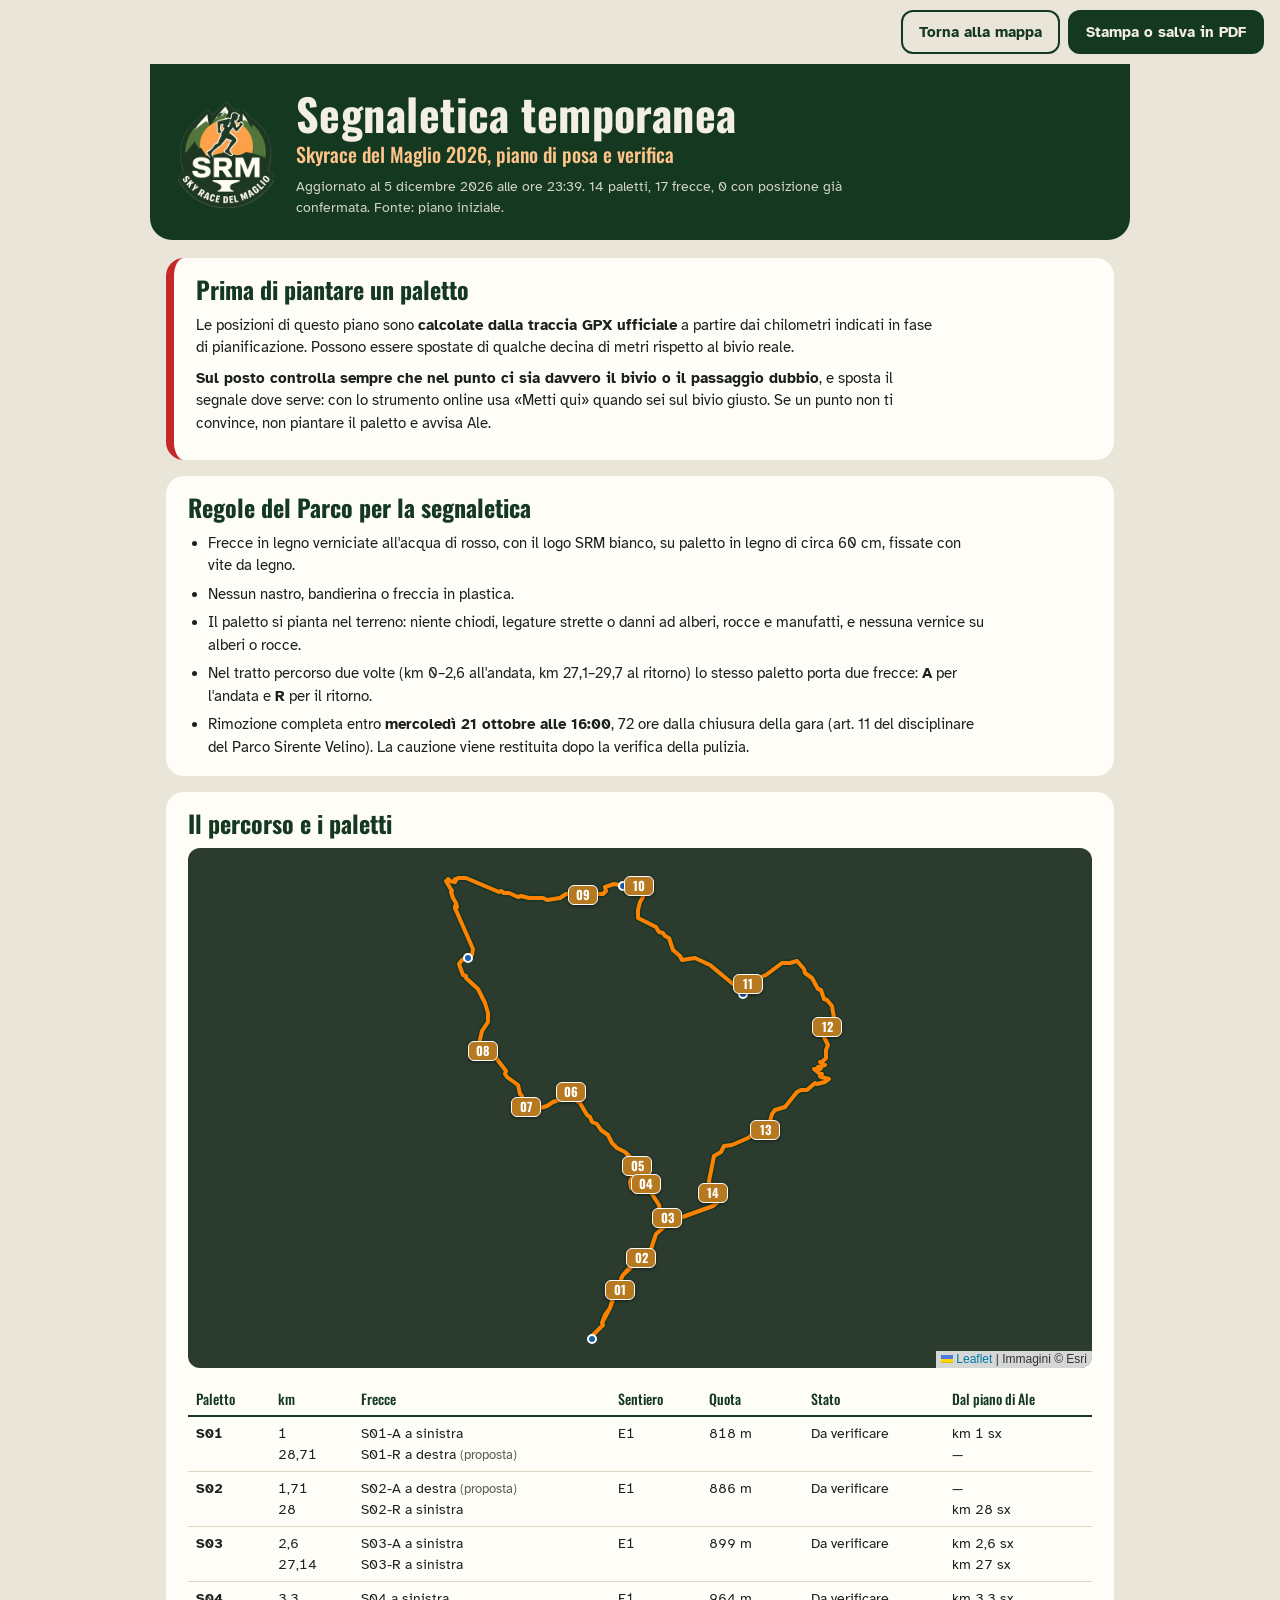
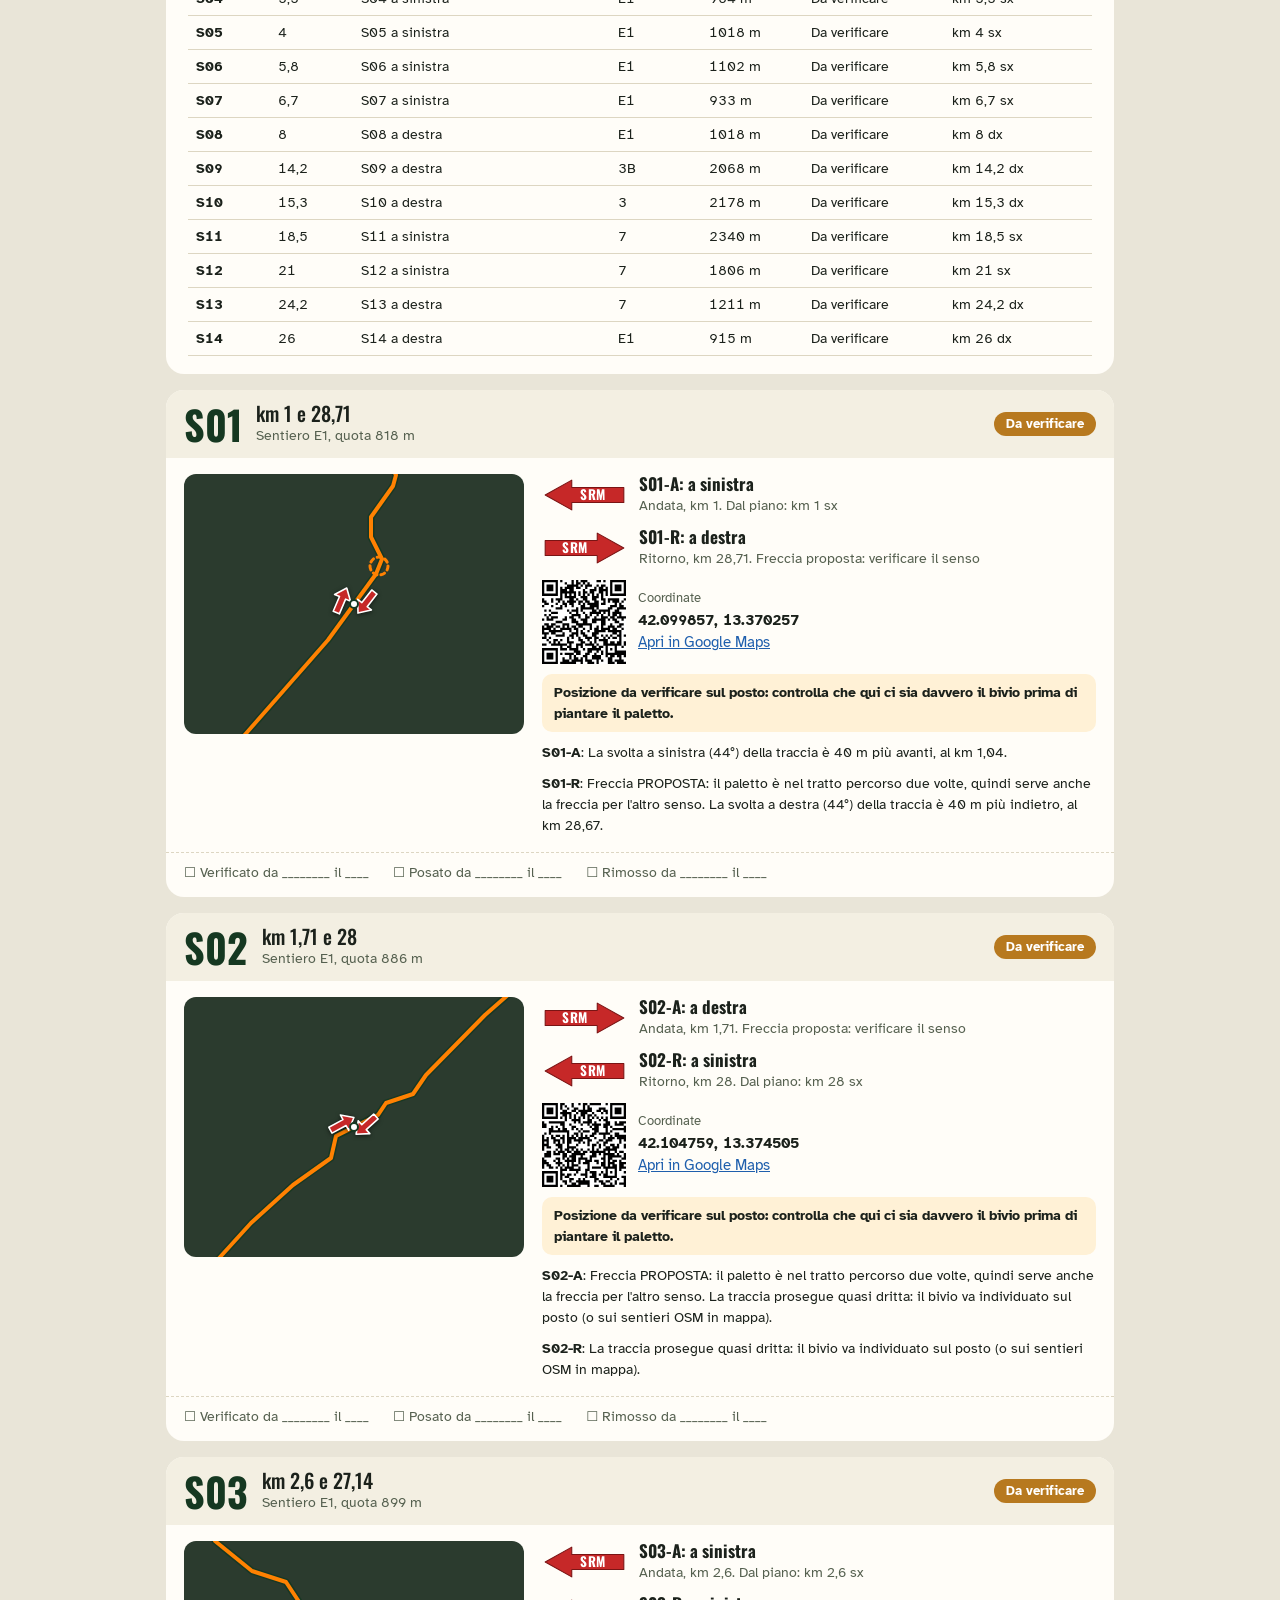
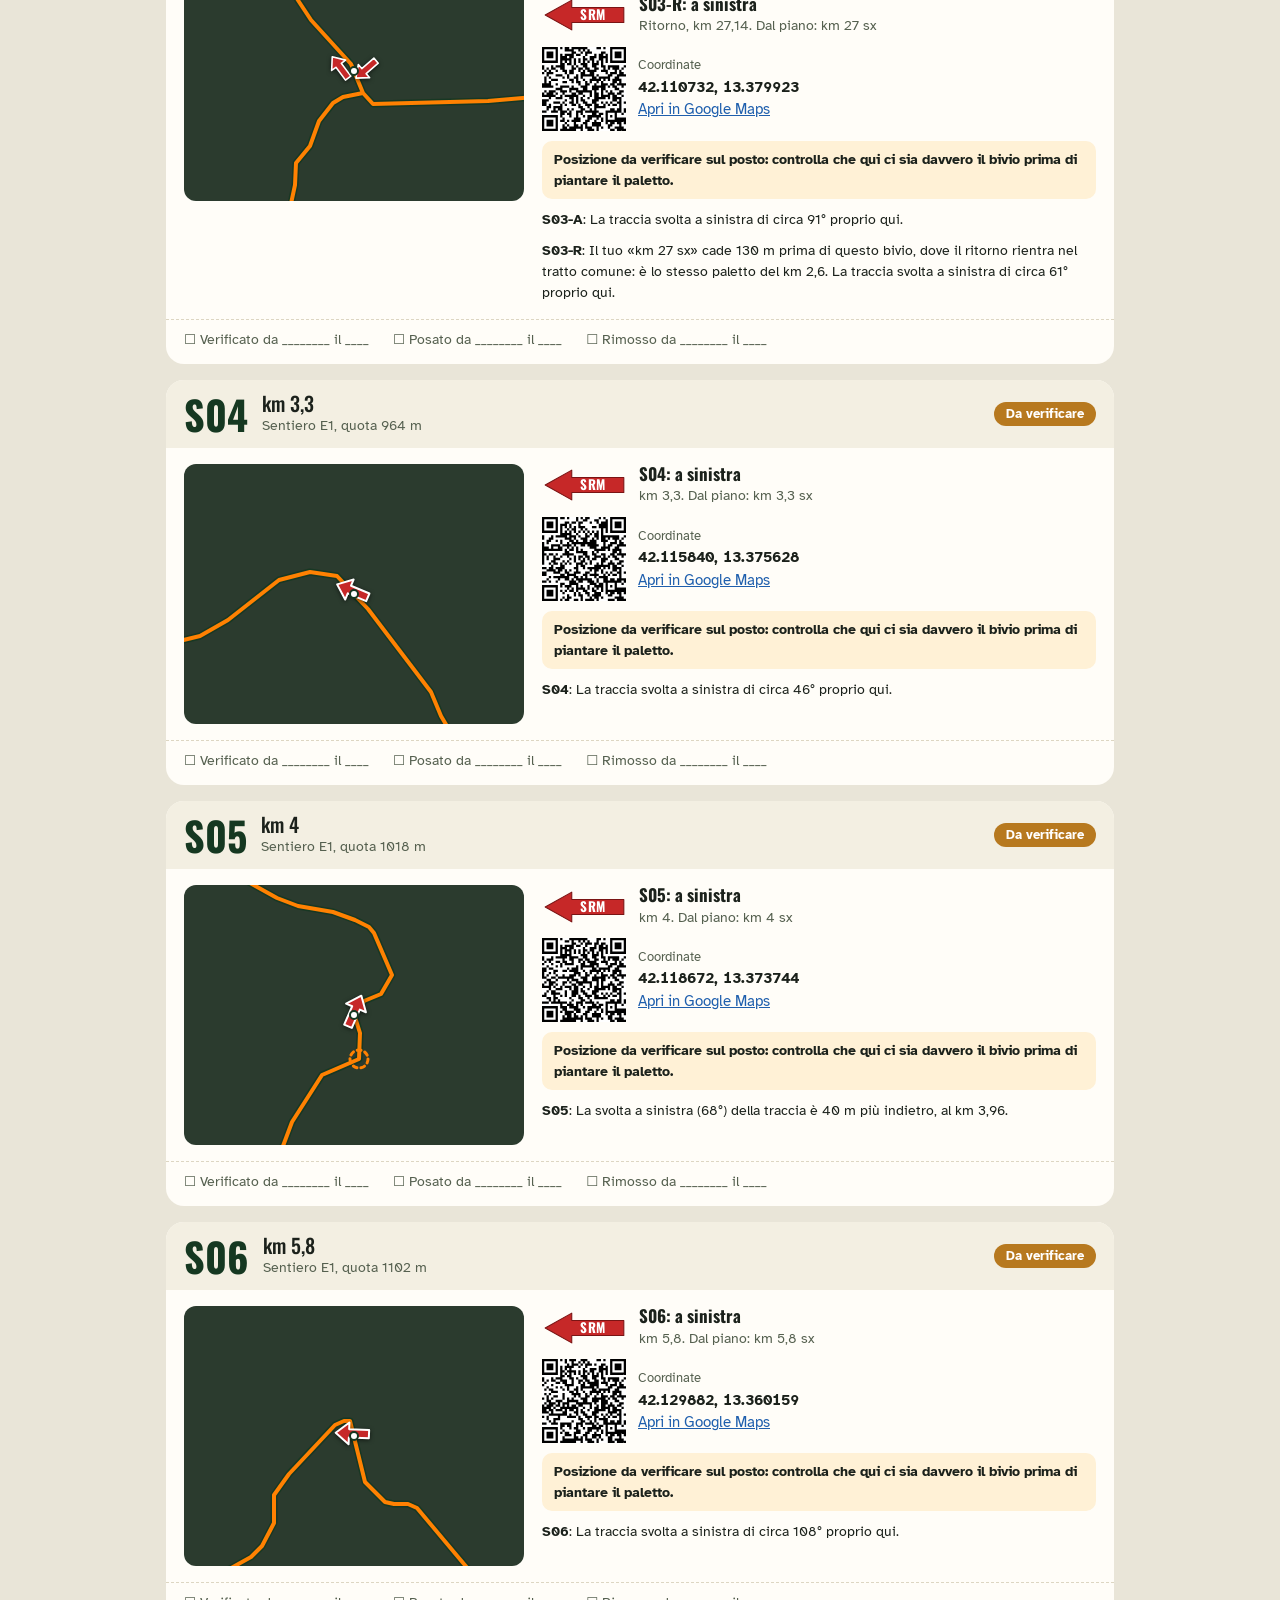
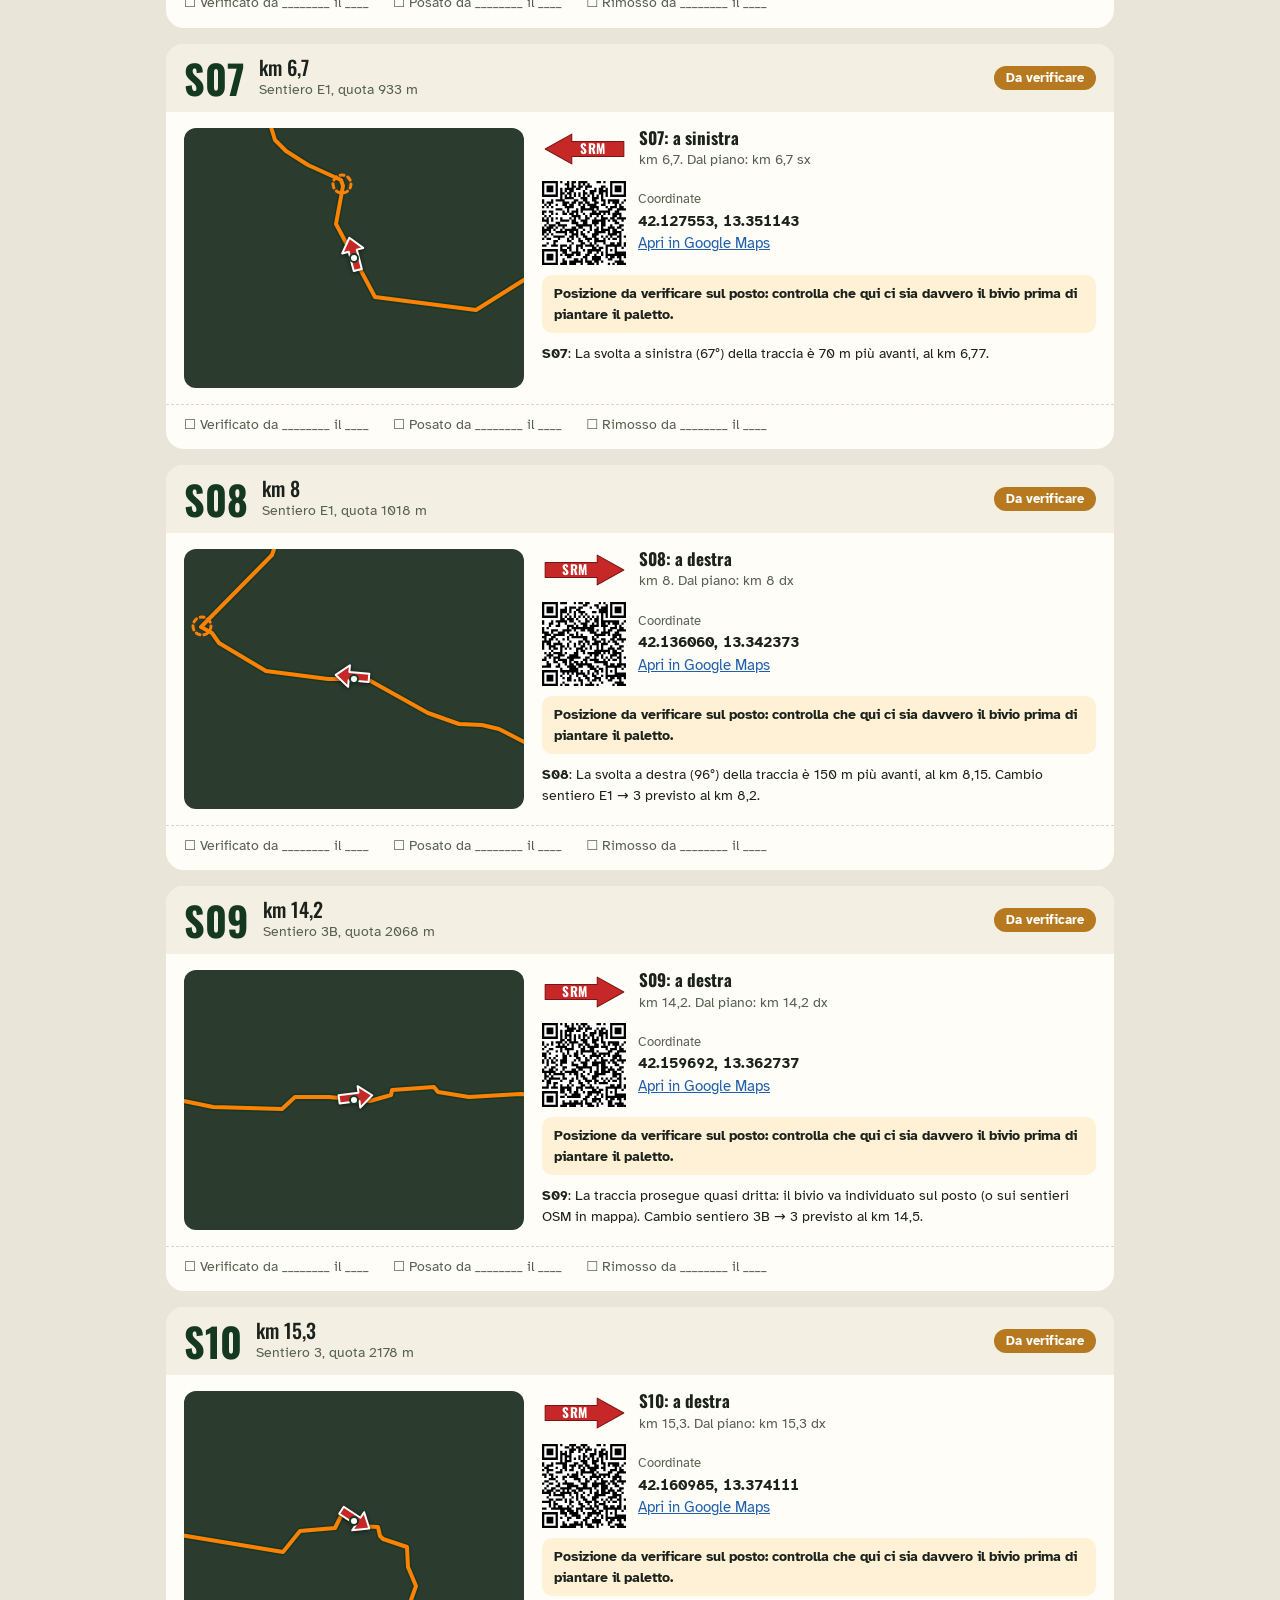
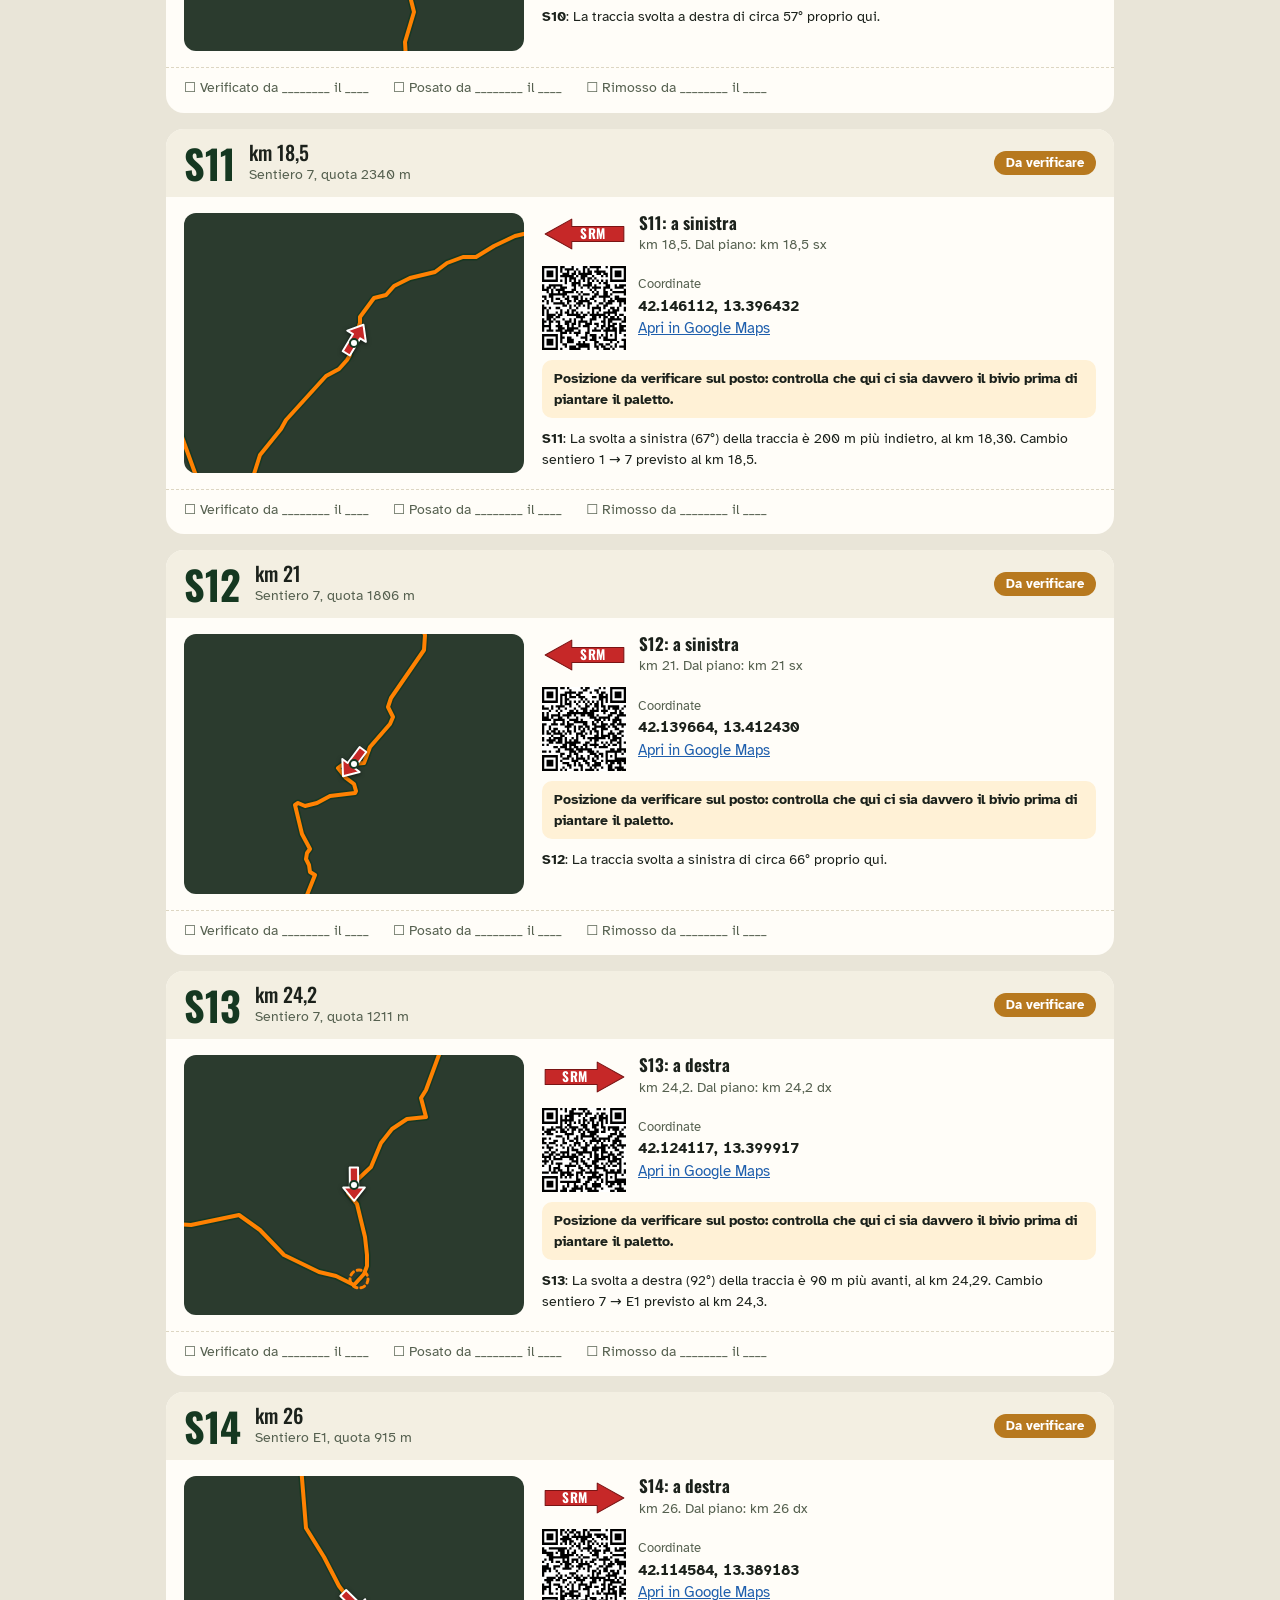
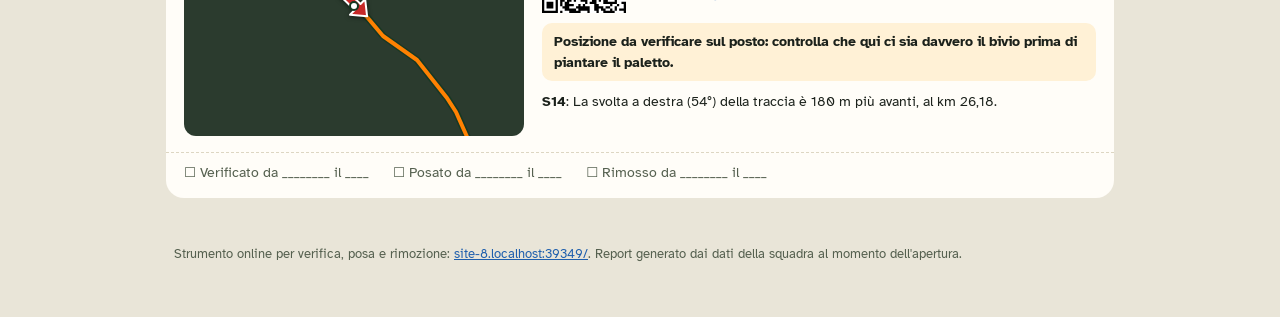
==== report.html @ eacbdc2a "Strumento di campo per la segnaletica SRM 2026 Mappa satellitare/topografica con traccia ufficiale, " ====
<!doctype html>
<html lang="it">
<head>
<meta charset="utf-8">
<meta name="viewport" content="width=device-width, initial-scale=1">
<title>Segnaletica SRM 2026: piano di posa</title>
<meta name="theme-color" content="#153821">
<link rel="icon" type="image/png" href="img/favicon.png">
<link rel="preconnect" href="https://fonts.googleapis.com">
<link rel="preconnect" href="https://fonts.gstatic.com" crossorigin>
<link rel="stylesheet" href="https://fonts.googleapis.com/css2?family=Atkinson+Hyperlegible:wght@400;700&family=Oswald:wght@500;700&display=swap">
<link rel="stylesheet" href="vendor/leaflet/leaflet.css">
<link rel="stylesheet" href="css/report.css">
</head>
<body>
<div class="comandi no-stampa">
  <a class="btn" href="./">Torna alla mappa</a>
  <button class="btn btn-primario" id="btnStampa">Stampa o salva in PDF</button>
</div>

<header class="testata">
  <img src="img/logo-srm.png" alt="Skyrace del Maglio" width="96" height="106">
  <div>
    <h1>Segnaletica temporanea</h1>
    <p class="sotto">Skyrace del Maglio 2026, piano di posa e verifica</p>
    <p class="data" id="dataReport"></p>
  </div>
</header>

<main>
  <section class="avviso">
    <h2>Prima di piantare un paletto</h2>
    <p>Le posizioni di questo piano sono <strong>calcolate dalla traccia GPX ufficiale</strong> a partire dai chilometri indicati in fase di pianificazione. Possono essere spostate di qualche decina di metri rispetto al bivio reale.</p>
    <p><strong>Sul posto controlla sempre che nel punto ci sia davvero il bivio o il passaggio dubbio</strong>, e sposta il segnale dove serve: con lo strumento online usa «Metti qui» quando sei sul bivio giusto. Se un punto non ti convince, non piantare il paletto e avvisa Ale.</p>
  </section>

  <section class="regole">
    <h2>Regole del Parco per la segnaletica</h2>
    <ul>
      <li>Frecce in legno verniciate all'acqua di rosso, con il logo SRM bianco, su paletto in legno di circa 60 cm, fissate con vite da legno.</li>
      <li>Nessun nastro, bandierina o freccia in plastica.</li>
      <li>Il paletto si pianta nel terreno: niente chiodi, legature strette o danni ad alberi, rocce e manufatti, e nessuna vernice su alberi o rocce.</li>
      <li>Nel tratto percorso due volte (km 0–2,6 all'andata, km 27,1–29,7 al ritorno) lo stesso paletto porta due frecce: <b>A</b> per l'andata e <b>R</b> per il ritorno.</li>
      <li>Rimozione completa entro <strong>mercoledì 21 ottobre alle 16:00</strong>, 72 ore dalla chiusura della gara (art. 11 del disciplinare del Parco Sirente Velino). La cauzione viene restituita dopo la verifica della pulizia.</li>
    </ul>
  </section>

  <section class="panoramica">
    <h2>Il percorso e i paletti</h2>
    <div id="mappaPanoramica" class="mappa-grande" aria-label="Mappa del percorso con i paletti numerati"></div>
    <table class="tabella" id="tabella">
      <thead><tr><th>Paletto</th><th>km</th><th>Frecce</th><th>Sentiero</th><th>Quota</th><th>Stato</th><th>Dal piano di Ale</th></tr></thead>
      <tbody></tbody>
    </table>
  </section>

  <section id="schede"></section>
</main>

<footer class="piede">
  <p>Strumento online per verifica, posa e rimozione: <span id="linkApp"></span>. Report generato dai dati della squadra al momento dell'apertura.</p>
</footer>

<script src="vendor/leaflet/leaflet.js"></script>
<script src="vendor/qrcode.js"></script>
<script type="module" src="js/report.js"></script>
</body>
</html>
---- vendor/leaflet/leaflet.css ----
/* required styles */

.leaflet-pane,
.leaflet-tile,
.leaflet-marker-icon,
.leaflet-marker-shadow,
.leaflet-tile-container,
.leaflet-pane > svg,
.leaflet-pane > canvas,
.leaflet-zoom-box,
.leaflet-image-layer,
.leaflet-layer {
	position: absolute;
	left: 0;
	top: 0;
	}
.leaflet-container {
	overflow: hidden;
	}
.leaflet-tile,
.leaflet-marker-icon,
.leaflet-marker-shadow {
	-webkit-user-select: none;
	   -moz-user-select: none;
	        user-select: none;
	  -webkit-user-drag: none;
	}
/* Prevents IE11 from highlighting tiles in blue */
.leaflet-tile::selection {
	background: transparent;
}
/* Safari renders non-retina tile on retina better with this, but Chrome is worse */
.leaflet-safari .leaflet-tile {
	image-rendering: -webkit-optimize-contrast;
	}
/* hack that prevents hw layers "stretching" when loading new tiles */
.leaflet-safari .leaflet-tile-container {
	width: 1600px;
	height: 1600px;
	-webkit-transform-origin: 0 0;
	}
.leaflet-marker-icon,
.leaflet-marker-shadow {
	display: block;
	}
/* .leaflet-container svg: reset svg max-width decleration shipped in Joomla! (joomla.org) 3.x */
/* .leaflet-container img: map is broken in FF if you have max-width: 100% on tiles */
.leaflet-container .leaflet-overlay-pane svg {
	max-width: none !important;
	max-height: none !important;
	}
.leaflet-container .leaflet-marker-pane img,
.leaflet-container .leaflet-shadow-pane img,
.leaflet-container .leaflet-tile-pane img,
.leaflet-container img.leaflet-image-layer,
.leaflet-container .leaflet-tile {
	max-width: none !important;
	max-height: none !important;
	width: auto;
	padding: 0;
	}

.leaflet-container img.leaflet-tile {
	/* See: https://bugs.chromium.org/p/chromium/issues/detail?id=600120 */
	mix-blend-mode: plus-lighter;
}

.leaflet-container.leaflet-touch-zoom {
	-ms-touch-action: pan-x pan-y;
	touch-action: pan-x pan-y;
	}
.leaflet-container.leaflet-touch-drag {
	-ms-touch-action: pinch-zoom;
	/* Fallback for FF which doesn't support pinch-zoom */
	touch-action: none;
	touch-action: pinch-zoom;
}
.leaflet-container.leaflet-touch-drag.leaflet-touch-zoom {
	-ms-touch-action: none;
	touch-action: none;
}
.leaflet-container {
	-webkit-tap-highlight-color: transparent;
}
.leaflet-container a {
	-webkit-tap-highlight-color: rgba(51, 181, 229, 0.4);
}
.leaflet-tile {
	filter: inherit;
	visibility: hidden;
	}
.leaflet-tile-loaded {
	visibility: inherit;
	}
.leaflet-zoom-box {
	width: 0;
	height: 0;
	-moz-box-sizing: border-box;
	     box-sizing: border-box;
	z-index: 800;
	}
/* workaround for https://bugzilla.mozilla.org/show_bug.cgi?id=888319 */
.leaflet-overlay-pane svg {
	-moz-user-select: none;
	}

.leaflet-pane         { z-index: 400; }

.leaflet-tile-pane    { z-index: 200; }
.leaflet-overlay-pane { z-index: 400; }
.leaflet-shadow-pane  { z-index: 500; }
.leaflet-marker-pane  { z-index: 600; }
.leaflet-tooltip-pane   { z-index: 650; }
.leaflet-popup-pane   { z-index: 700; }

.leaflet-map-pane canvas { z-index: 100; }
.leaflet-map-pane svg    { z-index: 200; }

.leaflet-vml-shape {
	width: 1px;
	height: 1px;
	}
.lvml {
	behavior: url(#default#VML);
	display: inline-block;
	position: absolute;
	}


/* control positioning */

.leaflet-control {
	position: relative;
	z-index: 800;
	pointer-events: visiblePainted; /* IE 9-10 doesn't have auto */
	pointer-events: auto;
	}
.leaflet-top,
.leaflet-bottom {
	position: absolute;
	z-index: 1000;
	pointer-events: none;
	}
.leaflet-top {
	top: 0;
	}
.leaflet-right {
	right: 0;
	}
.leaflet-bottom {
	bottom: 0;
	}
.leaflet-left {
	left: 0;
	}
.leaflet-control {
	float: left;
	clear: both;
	}
.leaflet-right .leaflet-control {
	float: right;
	}
.leaflet-top .leaflet-control {
	margin-top: 10px;
	}
.leaflet-bottom .leaflet-control {
	margin-bottom: 10px;
	}
.leaflet-left .leaflet-control {
	margin-left: 10px;
	}
.leaflet-right .leaflet-control {
	margin-right: 10px;
	}


/* zoom and fade animations */

.leaflet-fade-anim .leaflet-popup {
	opacity: 0;
	-webkit-transition: opacity 0.2s linear;
	   -moz-transition: opacity 0.2s linear;
	        transition: opacity 0.2s linear;
	}
.leaflet-fade-anim .leaflet-map-pane .leaflet-popup {
	opacity: 1;
	}
.leaflet-zoom-animated {
	-webkit-transform-origin: 0 0;
	    -ms-transform-origin: 0 0;
	        transform-origin: 0 0;
	}
svg.leaflet-zoom-animated {
	will-change: transform;
}

.leaflet-zoom-anim .leaflet-zoom-animated {
	-webkit-transition: -webkit-transform 0.25s cubic-bezier(0,0,0.25,1);
	   -moz-transition:    -moz-transform 0.25s cubic-bezier(0,0,0.25,1);
	        transition:         transform 0.25s cubic-bezier(0,0,0.25,1);
	}
.leaflet-zoom-anim .leaflet-tile,
.leaflet-pan-anim .leaflet-tile {
	-webkit-transition: none;
	   -moz-transition: none;
	        transition: none;
	}

.leaflet-zoom-anim .leaflet-zoom-hide {
	visibility: hidden;
	}


/* cursors */

.leaflet-interactive {
	cursor: pointer;
	}
.leaflet-grab {
	cursor: -webkit-grab;
	cursor:    -moz-grab;
	cursor:         grab;
	}
.leaflet-crosshair,
.leaflet-crosshair .leaflet-interactive {
	cursor: crosshair;
	}
.leaflet-popup-pane,
.leaflet-control {
	cursor: auto;
	}
.leaflet-dragging .leaflet-grab,
.leaflet-dragging .leaflet-grab .leaflet-interactive,
.leaflet-dragging .leaflet-marker-draggable {
	cursor: move;
	cursor: -webkit-grabbing;
	cursor:    -moz-grabbing;
	cursor:         grabbing;
	}

/* marker & overlays interactivity */
.leaflet-marker-icon,
.leaflet-marker-shadow,
.leaflet-image-layer,
.leaflet-pane > svg path,
.leaflet-tile-container {
	pointer-events: none;
	}

.leaflet-marker-icon.leaflet-interactive,
.leaflet-image-layer.leaflet-interactive,
.leaflet-pane > svg path.leaflet-interactive,
svg.leaflet-image-layer.leaflet-interactive path {
	pointer-events: visiblePainted; /* IE 9-10 doesn't have auto */
	pointer-events: auto;
	}

/* visual tweaks */

.leaflet-container {
	background: #ddd;
	outline-offset: 1px;
	}
.leaflet-container a {
	color: #0078A8;
	}
.leaflet-zoom-box {
	border: 2px dotted #38f;
	background: rgba(255,255,255,0.5);
	}


/* general typography */
.leaflet-container {
	font-family: "Helvetica Neue", Arial, Helvetica, sans-serif;
	font-size: 12px;
	font-size: 0.75rem;
	line-height: 1.5;
	}


/* general toolbar styles */

.leaflet-bar {
	box-shadow: 0 1px 5px rgba(0,0,0,0.65);
	border-radius: 4px;
	}
.leaflet-bar a {
	background-color: #fff;
	border-bottom: 1px solid #ccc;
	width: 26px;
	height: 26px;
	line-height: 26px;
	display: block;
	text-align: center;
	text-decoration: none;
	color: black;
	}
.leaflet-bar a,
.leaflet-control-layers-toggle {
	background-position: 50% 50%;
	background-repeat: no-repeat;
	display: block;
	}
.leaflet-bar a:hover,
.leaflet-bar a:focus {
	background-color: #f4f4f4;
	}
.leaflet-bar a:first-child {
	border-top-left-radius: 4px;
	border-top-right-radius: 4px;
	}
.leaflet-bar a:last-child {
	border-bottom-left-radius: 4px;
	border-bottom-right-radius: 4px;
	border-bottom: none;
	}
.leaflet-bar a.leaflet-disabled {
	cursor: default;
	background-color: #f4f4f4;
	color: #bbb;
	}

.leaflet-touch .leaflet-bar a {
	width: 30px;
	height: 30px;
	line-height: 30px;
	}
.leaflet-touch .leaflet-bar a:first-child {
	border-top-left-radius: 2px;
	border-top-right-radius: 2px;
	}
.leaflet-touch .leaflet-bar a:last-child {
	border-bottom-left-radius: 2px;
	border-bottom-right-radius: 2px;
	}

/* zoom control */

.leaflet-control-zoom-in,
.leaflet-control-zoom-out {
	font: bold 18px 'Lucida Console', Monaco, monospace;
	text-indent: 1px;
	}

.leaflet-touch .leaflet-control-zoom-in, .leaflet-touch .leaflet-control-zoom-out  {
	font-size: 22px;
	}


/* layers control */

.leaflet-control-layers {
	box-shadow: 0 1px 5px rgba(0,0,0,0.4);
	background: #fff;
	border-radius: 5px;
	}
.leaflet-control-layers-toggle {
	background-image: url(images/layers.png);
	width: 36px;
	height: 36px;
	}
.leaflet-retina .leaflet-control-layers-toggle {
	background-image: url(images/layers-2x.png);
	background-size: 26px 26px;
	}
.leaflet-touch .leaflet-control-layers-toggle {
	width: 44px;
	height: 44px;
	}
.leaflet-control-layers .leaflet-control-layers-list,
.leaflet-control-layers-expanded .leaflet-control-layers-toggle {
	display: none;
	}
.leaflet-control-layers-expanded .leaflet-control-layers-list {
	display: block;
	position: relative;
	}
.leaflet-control-layers-expanded {
	padding: 6px 10px 6px 6px;
	color: #333;
	background: #fff;
	}
.leaflet-control-layers-scrollbar {
	overflow-y: scroll;
	overflow-x: hidden;
	padding-right: 5px;
	}
.leaflet-control-layers-selector {
	margin-top: 2px;
	position: relative;
	top: 1px;
	}
.leaflet-control-layers label {
	display: block;
	font-size: 13px;
	font-size: 1.08333em;
	}
.leaflet-control-layers-separator {
	height: 0;
	border-top: 1px solid #ddd;
	margin: 5px -10px 5px -6px;
	}

/* Default icon URLs */
.leaflet-default-icon-path { /* used only in path-guessing heuristic, see L.Icon.Default */
	background-image: url(images/marker-icon.png);
	}


/* attribution and scale controls */

.leaflet-container .leaflet-control-attribution {
	background: #fff;
	background: rgba(255, 255, 255, 0.8);
	margin: 0;
	}
.leaflet-control-attribution,
.leaflet-control-scale-line {
	padding: 0 5px;
	color: #333;
	line-height: 1.4;
	}
.leaflet-control-attribution a {
	text-decoration: none;
	}
.leaflet-control-attribution a:hover,
.leaflet-control-attribution a:focus {
	text-decoration: underline;
	}
.leaflet-attribution-flag {
	display: inline !important;
	vertical-align: baseline !important;
	width: 1em;
	height: 0.6669em;
	}
.leaflet-left .leaflet-control-scale {
	margin-left: 5px;
	}
.leaflet-bottom .leaflet-control-scale {
	margin-bottom: 5px;
	}
.leaflet-control-scale-line {
	border: 2px solid #777;
	border-top: none;
	line-height: 1.1;
	padding: 2px 5px 1px;
	white-space: nowrap;
	-moz-box-sizing: border-box;
	     box-sizing: border-box;
	background: rgba(255, 255, 255, 0.8);
	text-shadow: 1px 1px #fff;
	}
.leaflet-control-scale-line:not(:first-child) {
	border-top: 2px solid #777;
	border-bottom: none;
	margin-top: -2px;
	}
.leaflet-control-scale-line:not(:first-child):not(:last-child) {
	border-bottom: 2px solid #777;
	}

.leaflet-touch .leaflet-control-attribution,
.leaflet-touch .leaflet-control-layers,
.leaflet-touch .leaflet-bar {
	box-shadow: none;
	}
.leaflet-touch .leaflet-control-layers,
.leaflet-touch .leaflet-bar {
	border: 2px solid rgba(0,0,0,0.2);
	background-clip: padding-box;
	}


/* popup */

.leaflet-popup {
	position: absolute;
	text-align: center;
	margin-bottom: 20px;
	}
.leaflet-popup-content-wrapper {
	padding: 1px;
	text-align: left;
	border-radius: 12px;
	}
.leaflet-popup-content {
	margin: 13px 24px 13px 20px;
	line-height: 1.3;
	font-size: 13px;
	font-size: 1.08333em;
	min-height: 1px;
	}
.leaflet-popup-content p {
	margin: 17px 0;
	margin: 1.3em 0;
	}
.leaflet-popup-tip-container {
	width: 40px;
	height: 20px;
	position: absolute;
	left: 50%;
	margin-top: -1px;
	margin-left: -20px;
	overflow: hidden;
	pointer-events: none;
	}
.leaflet-popup-tip {
	width: 17px;
	height: 17px;
	padding: 1px;

	margin: -10px auto 0;
	pointer-events: auto;

	-webkit-transform: rotate(45deg);
	   -moz-transform: rotate(45deg);
	    -ms-transform: rotate(45deg);
	        transform: rotate(45deg);
	}
.leaflet-popup-content-wrapper,
.leaflet-popup-tip {
	background: white;
	color: #333;
	box-shadow: 0 3px 14px rgba(0,0,0,0.4);
	}
.leaflet-container a.leaflet-popup-close-button {
	position: absolute;
	top: 0;
	right: 0;
	border: none;
	text-align: center;
	width: 24px;
	height: 24px;
	font: 16px/24px Tahoma, Verdana, sans-serif;
	color: #757575;
	text-decoration: none;
	background: transparent;
	}
.leaflet-container a.leaflet-popup-close-button:hover,
.leaflet-container a.leaflet-popup-close-button:focus {
	color: #585858;
	}
.leaflet-popup-scrolled {
	overflow: auto;
	}

.leaflet-oldie .leaflet-popup-content-wrapper {
	-ms-zoom: 1;
	}
.leaflet-oldie .leaflet-popup-tip {
	width: 24px;
	margin: 0 auto;

	-ms-filter: "progid:DXImageTransform.Microsoft.Matrix(M11=0.70710678, M12=0.70710678, M21=-0.70710678, M22=0.70710678)";
	filter: progid:DXImageTransform.Microsoft.Matrix(M11=0.70710678, M12=0.70710678, M21=-0.70710678, M22=0.70710678);
	}

.leaflet-oldie .leaflet-control-zoom,
.leaflet-oldie .leaflet-control-layers,
.leaflet-oldie .leaflet-popup-content-wrapper,
.leaflet-oldie .leaflet-popup-tip {
	border: 1px solid #999;
	}


/* div icon */

.leaflet-div-icon {
	background: #fff;
	border: 1px solid #666;
	}


/* Tooltip */
/* Base styles for the element that has a tooltip */
.leaflet-tooltip {
	position: absolute;
	padding: 6px;
	background-color: #fff;
	border: 1px solid #fff;
	border-radius: 3px;
	color: #222;
	white-space: nowrap;
	-webkit-user-select: none;
	-moz-user-select: none;
	-ms-user-select: none;
	user-select: none;
	pointer-events: none;
	box-shadow: 0 1px 3px rgba(0,0,0,0.4);
	}
.leaflet-tooltip.leaflet-interactive {
	cursor: pointer;
	pointer-events: auto;
	}
.leaflet-tooltip-top:before,
.leaflet-tooltip-bottom:before,
.leaflet-tooltip-left:before,
.leaflet-tooltip-right:before {
	position: absolute;
	pointer-events: none;
	border: 6px solid transparent;
	background: transparent;
	content: "";
	}

/* Directions */

.leaflet-tooltip-bottom {
	margin-top: 6px;
}
.leaflet-tooltip-top {
	margin-top: -6px;
}
.leaflet-tooltip-bottom:before,
.leaflet-tooltip-top:before {
	left: 50%;
	margin-left: -6px;
	}
.leaflet-tooltip-top:before {
	bottom: 0;
	margin-bottom: -12px;
	border-top-color: #fff;
	}
.leaflet-tooltip-bottom:before {
	top: 0;
	margin-top: -12px;
	margin-left: -6px;
	border-bottom-color: #fff;
	}
.leaflet-tooltip-left {
	margin-left: -6px;
}
.leaflet-tooltip-right {
	margin-left: 6px;
}
.leaflet-tooltip-left:before,
.leaflet-tooltip-right:before {
	top: 50%;
	margin-top: -6px;
	}
.leaflet-tooltip-left:before {
	right: 0;
	margin-right: -12px;
	border-left-color: #fff;
	}
.leaflet-tooltip-right:before {
	left: 0;
	margin-left: -12px;
	border-right-color: #fff;
	}

/* Printing */

@media print {
	/* Prevent printers from removing background-images of controls. */
	.leaflet-control {
		-webkit-print-color-adjust: exact;
		print-color-adjust: exact;
		}
	}
---- css/report.css ----
:root {
  --bosco: #153821; --avorio: #f3efe2; --carta: #fffdf8; --sole: #ff8102; --rosso: #c62828;
  --inchiostro: #1b211b; --tenue: #55604f; --linea: #ddd6c2;
  --titolo: 'Oswald', 'Arial Narrow', sans-serif; --testo: 'Atkinson Hyperlegible', system-ui, sans-serif;
}
* { box-sizing: border-box; }
body { margin: 0; background: #e9e5d8; color: var(--inchiostro); font: 15px/1.5 var(--testo); }
main, .testata, .piede { max-width: 980px; margin: 0 auto; }
a { color: #1f5fad; }
.comandi { position: sticky; top: 0; z-index: 2000; display: flex; gap: 8px; justify-content: flex-end; padding: 10px 16px; background: rgba(233,229,216,.92); backdrop-filter: blur(6px); }
.btn { display: inline-flex; align-items: center; min-height: 44px; padding: 8px 16px; border-radius: 12px; border: 2px solid var(--bosco); background: transparent; color: var(--bosco); font: 700 15px var(--testo); text-decoration: none; cursor: pointer; }
.btn-primario { background: var(--bosco); color: var(--avorio); }

.testata { display: flex; gap: 22px; align-items: center; padding: 28px 28px 22px; background: var(--bosco); color: var(--avorio); border-radius: 0 0 22px 22px; }
.testata img { flex: none; }
.testata h1 { margin: 0; font: 700 44px/1 var(--titolo); letter-spacing: .01em; }
.testata .sotto { margin: 6px 0 0; font: 500 20px/1.2 var(--titolo); color: #ffc489; }
.testata .data { margin: 10px 0 0; font-size: 14px; opacity: .85; max-width: 62ch; }

main { padding: 18px 16px 8px; }
section { background: var(--carta); border-radius: 18px; padding: 18px 22px; margin-bottom: 16px; }
h2 { font: 700 24px/1.15 var(--titolo); color: var(--bosco); margin: 0 0 10px; }
.avviso { border-left: 8px solid var(--rosso); }
.avviso p { margin: 0 0 8px; max-width: 75ch; }
.regole ul { margin: 0; padding-left: 20px; display: grid; gap: 6px; max-width: 80ch; }

.mappa-grande { height: 520px; border-radius: 12px; overflow: hidden; margin-bottom: 14px; background: #2b3b2e; }
.num-pan span { display: grid; place-items: center; min-width: 26px; height: 20px; padding: 0 4px; border-radius: 6px; background: var(--c); color: #fff; font: 700 12.5px/1 var(--titolo); border: 1.5px solid #fff; box-shadow: 0 1px 3px rgba(0,0,0,.5); }
.tabella { width: 100%; border-collapse: collapse; font-size: 14px; font-variant-numeric: tabular-nums; }
.tabella th { text-align: left; font: 500 14px var(--titolo); color: var(--bosco); border-bottom: 2px solid var(--bosco); padding: 6px 8px; }
.tabella td { padding: 6px 8px; border-bottom: 1px solid var(--linea); vertical-align: top; }
.tabella em { color: var(--tenue); font-style: normal; font-size: 12.5px; }

#schede { background: none; padding: 0; display: grid; gap: 16px; }
.scheda { background: var(--carta); border-radius: 18px; overflow: hidden; break-inside: avoid; page-break-inside: avoid; }
.sc-testa { display: flex; align-items: center; gap: 14px; padding: 12px 18px; background: var(--avorio); }
.sc-num { font: 700 40px/1 var(--titolo); color: var(--bosco); }
.sc-testa div { flex: 1; display: grid; }
.sc-testa b { font: 500 20px/1.15 var(--titolo); }
.sc-testa div span { font-size: 14px; color: var(--tenue); }
.stato { font: 700 13px var(--testo); color: #fff; background: var(--c); border-radius: 99px; padding: 4px 12px; white-space: nowrap; }
.sc-corpo { display: grid; grid-template-columns: 340px 1fr; gap: 18px; padding: 16px 18px; }
.sc-mappa { height: 260px; border-radius: 12px; overflow: hidden; background: #2b3b2e; }
.mk-rep { background: none; border: 0; position: relative; }
.mk-rep .fr { position: absolute; left: 50%; top: 50%; transform: translate(-50%, -50%); filter: drop-shadow(0 1px 2px rgba(0,0,0,.6)); }
.mk-rep .fr.a { left: 22%; } .mk-rep .fr.r { left: 78%; }
.mk-rep .punto { position: absolute; left: 50%; top: 50%; width: 10px; height: 10px; margin: -5px 0 0 -5px; border-radius: 50%; background: #fff; border: 2px solid var(--bosco); }
.sc-info { display: grid; gap: 10px; align-content: start; }
.fr-riga { display: flex; gap: 12px; align-items: center; }
.fr-riga svg { flex: none; }
.fr-riga b { display: block; font: 700 17px/1.2 var(--titolo); }
.fr-riga span { font-size: 14px; color: var(--tenue); }
.coord { display: flex; gap: 12px; align-items: center; font-variant-numeric: tabular-nums; }
.coord .qr { width: 84px; height: 84px; flex: none; }
.coord .qr svg { width: 100%; height: 100%; }
.coord div:last-child { display: grid; }
.coord .et { font-size: 13px; color: var(--tenue); }
.attenzione { margin: 0; background: #fff1d6; border-radius: 10px; padding: 8px 12px; font-weight: 700; font-size: 14px; }
.ok { margin: 0; background: #e6f0df; border-radius: 10px; padding: 8px 12px; font-weight: 700; font-size: 14px; }
.analisi, .nota { margin: 0; font-size: 14px; }
.sc-firme { display: flex; flex-wrap: wrap; gap: 6px 24px; padding: 10px 18px 14px; border-top: 1px dashed var(--linea); font-size: 13.5px; color: var(--tenue); }
.piede { padding: 10px 24px 40px; font-size: 13px; color: var(--tenue); }
.errore { background: #fde8e8; padding: 12px; margin: 0; }

@media (max-width: 720px) {
  .testata { flex-direction: column; align-items: flex-start; border-radius: 0; padding: 20px; }
  .testata h1 { font-size: 34px; }
  .sc-corpo { grid-template-columns: 1fr; }
  .mappa-grande { height: 380px; }
  .tabella { font-size: 12.5px; }
  .tabella th:nth-child(4), .tabella td:nth-child(4), .tabella th:nth-child(5), .tabella td:nth-child(5) { display: none; }
}
@media print {
  @page { size: A4; margin: 12mm; }
  body { background: #fff; font-size: 11.5px; }
  .no-stampa { display: none !important; }
  main { padding: 0; }
  section, .scheda { border: 1px solid var(--linea); border-radius: 10px; }
  .testata { border-radius: 10px; -webkit-print-color-adjust: exact; print-color-adjust: exact; }
  .testata h1 { font-size: 32px; }
  .panoramica { break-before: page; }
  .mappa-grande { height: 430px; }
  .sc-corpo { grid-template-columns: 300px 1fr; }
  .sc-mappa { height: 220px; }
  #schede { display: block; }
  .scheda { margin-bottom: 8mm; }
  * { -webkit-print-color-adjust: exact; print-color-adjust: exact; }
  .leaflet-control-container { display: none; }
}
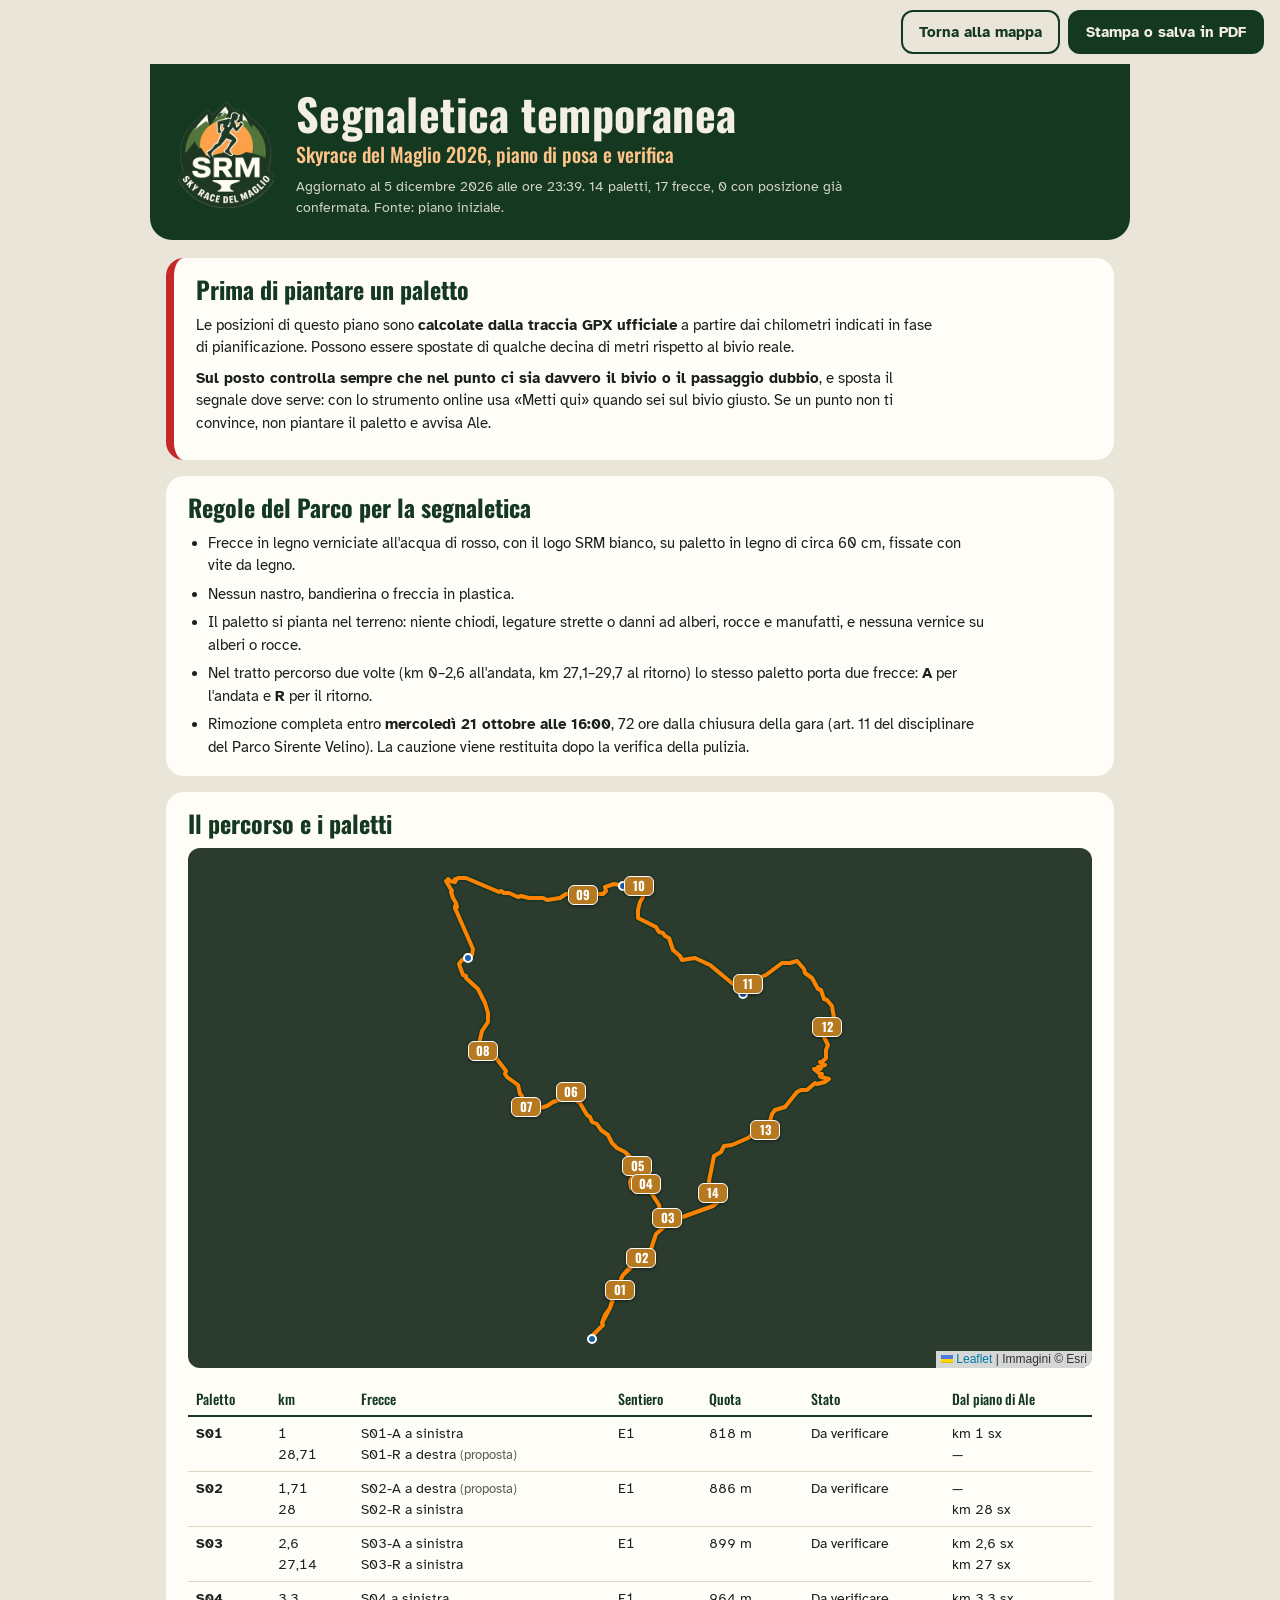
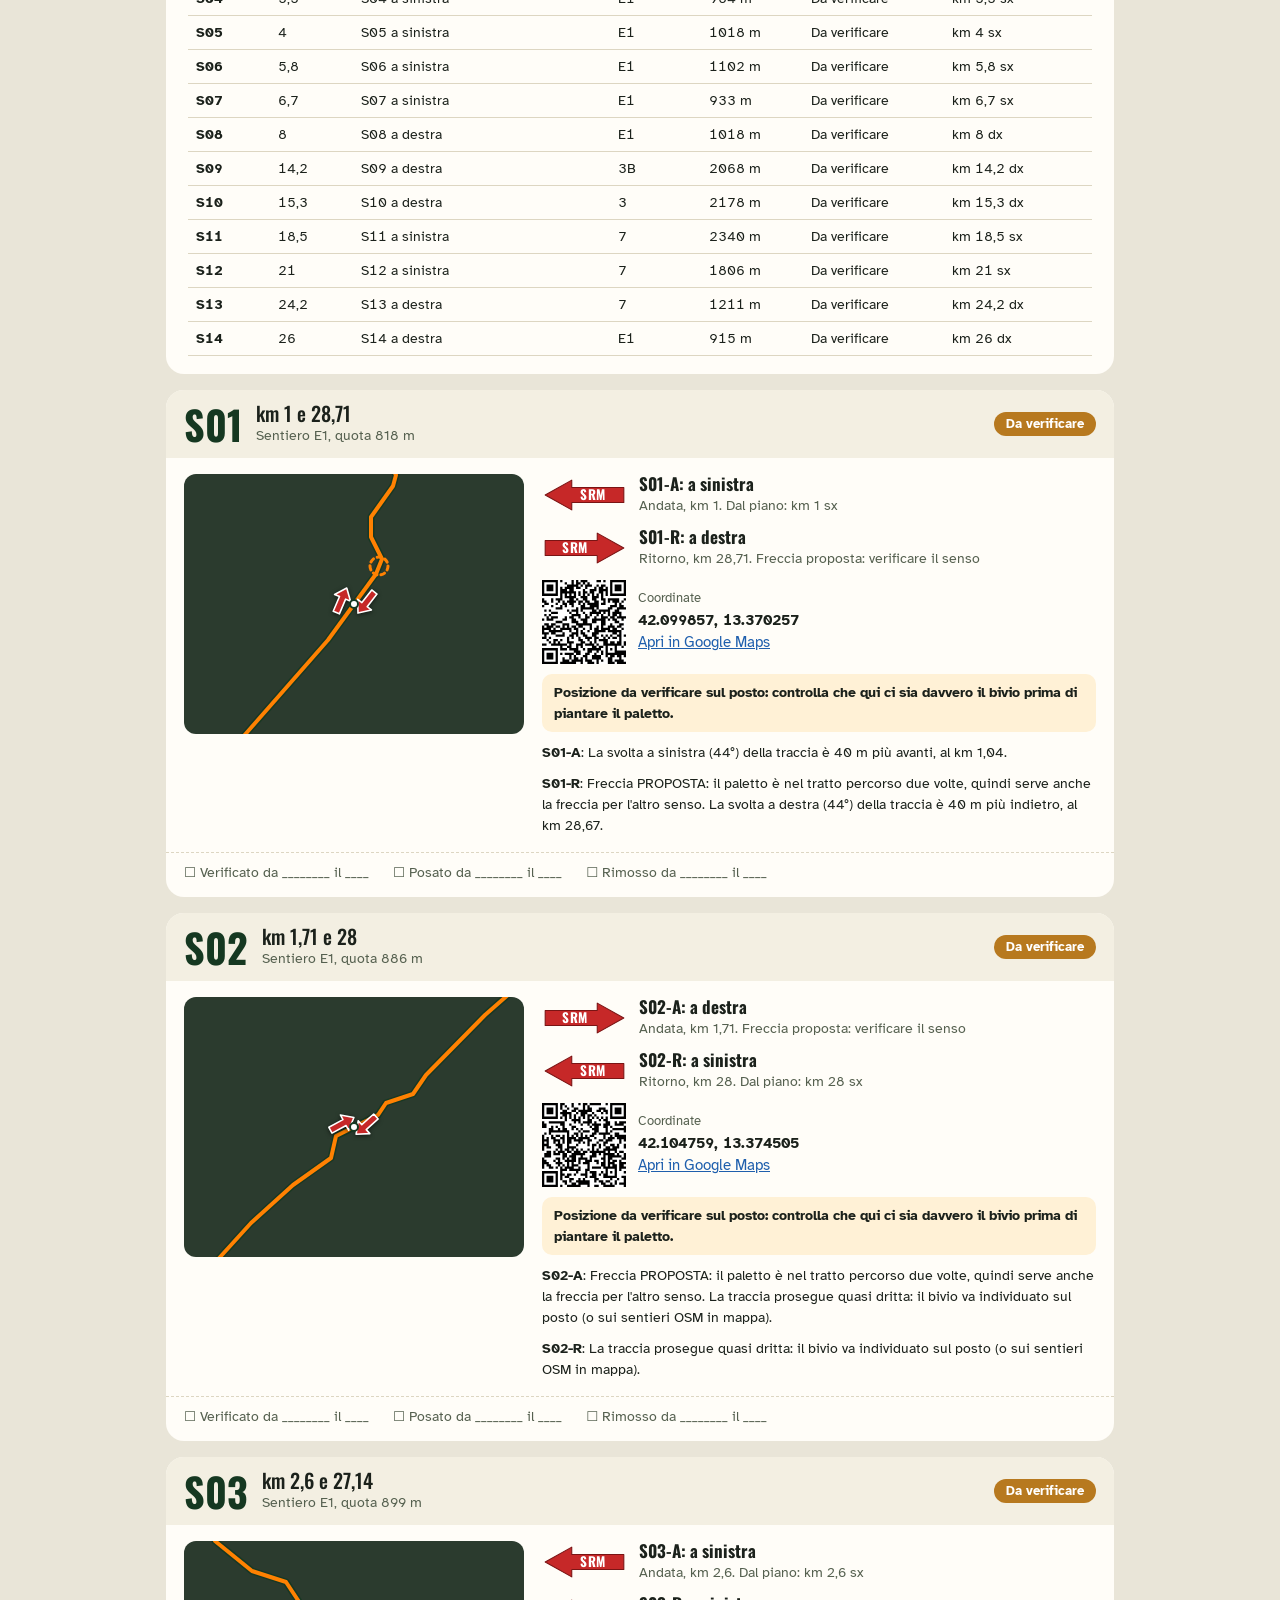
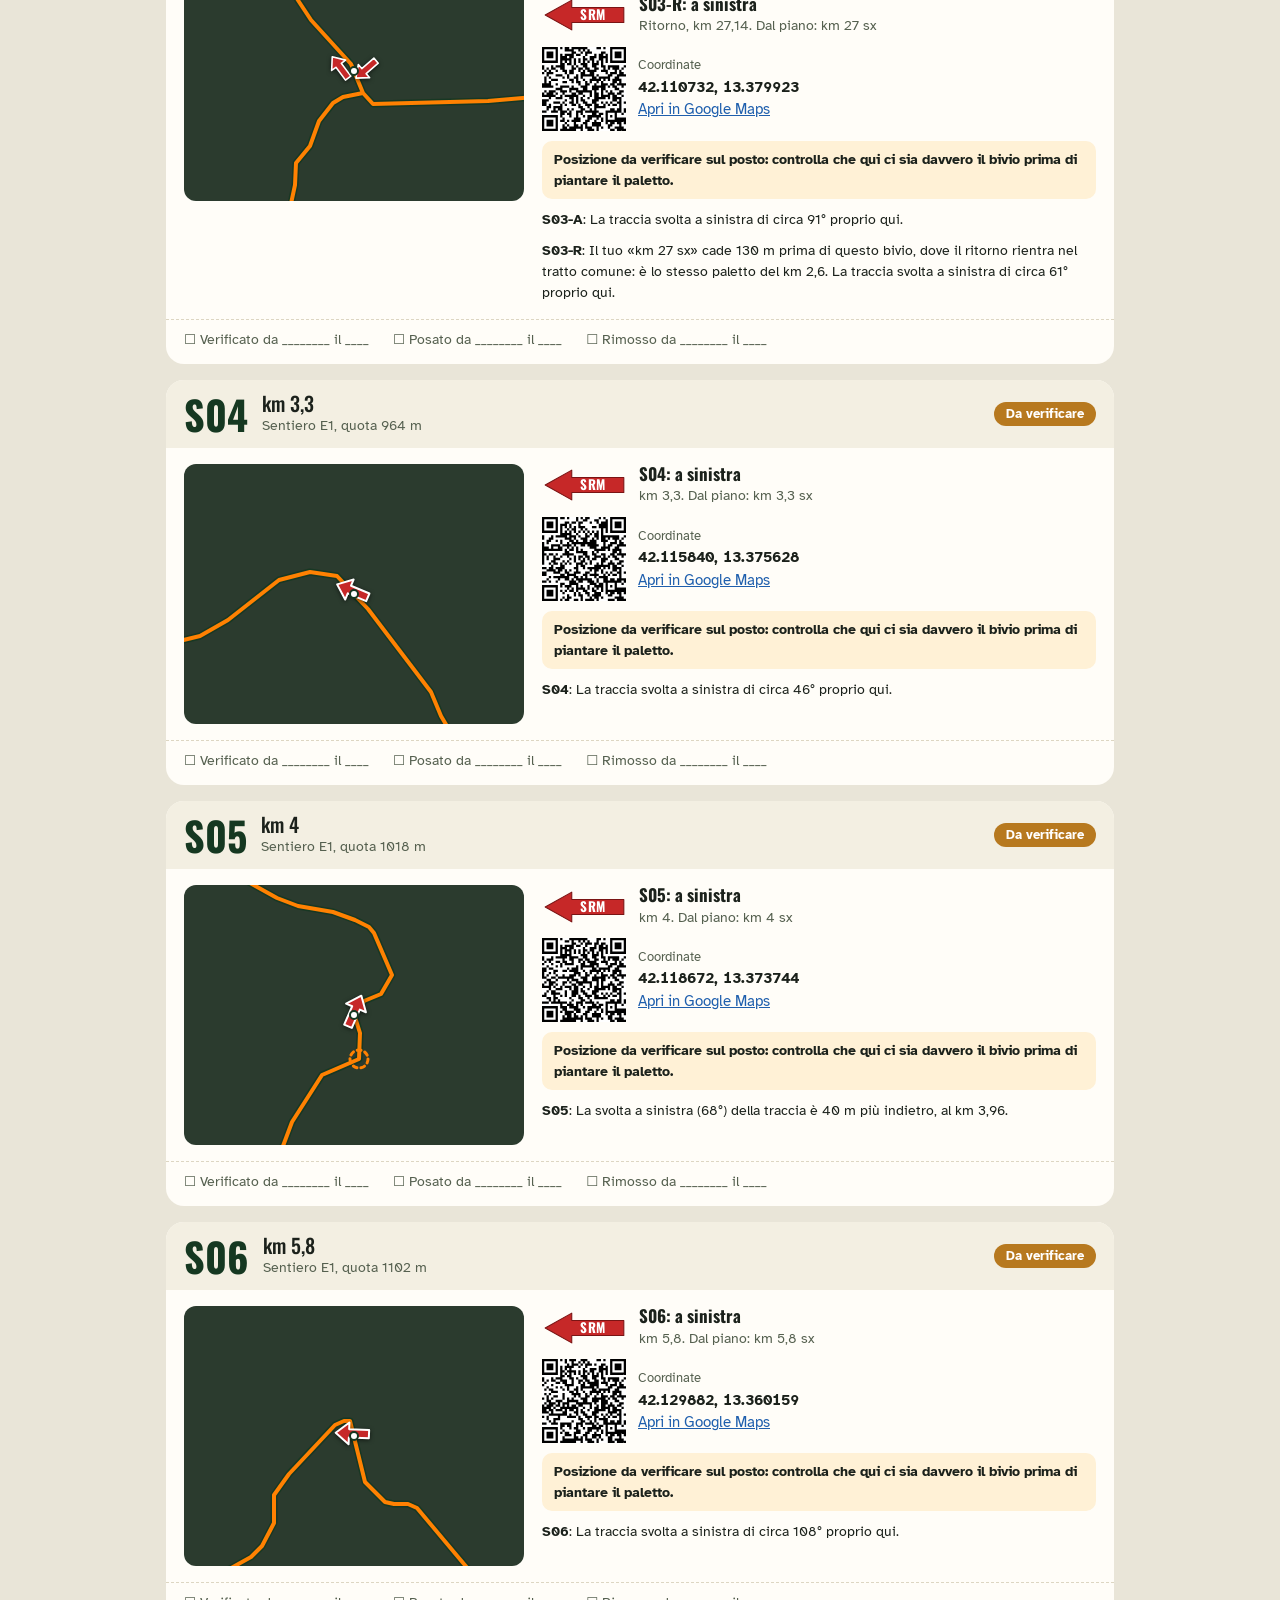
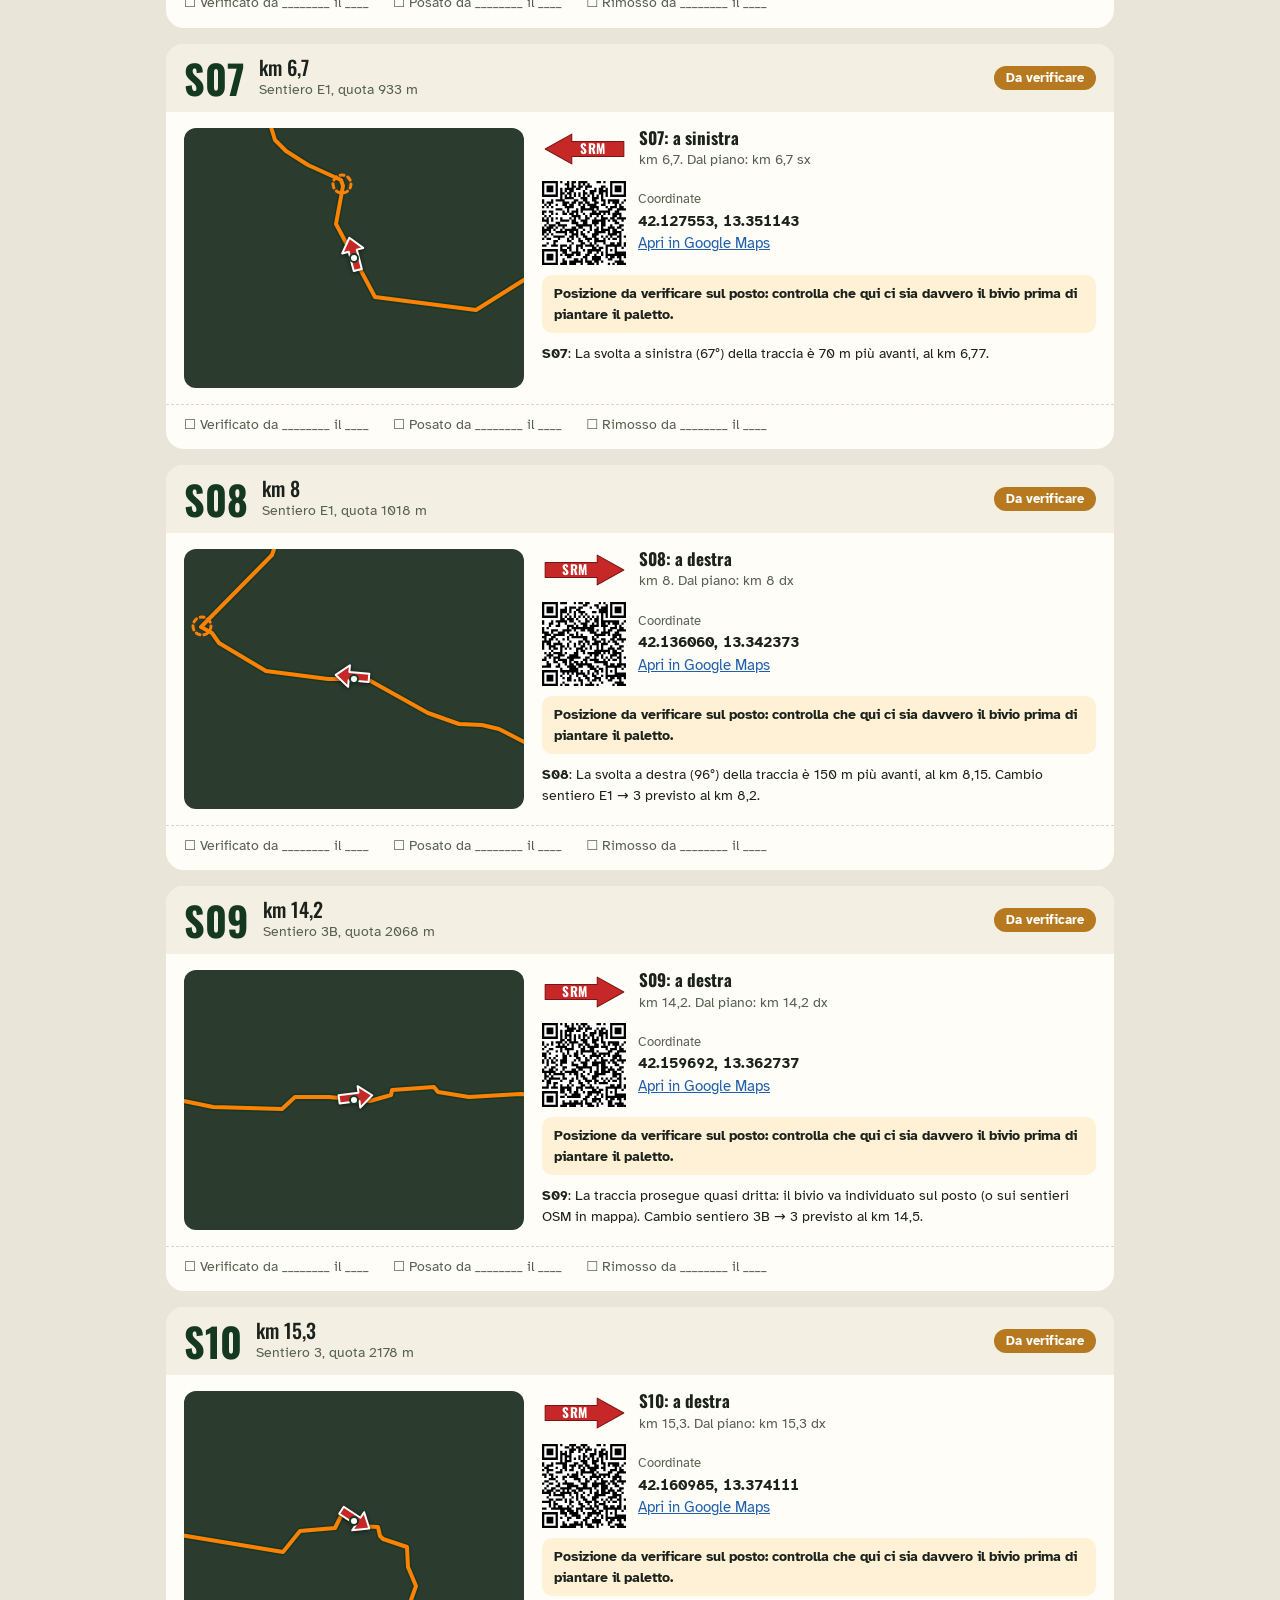
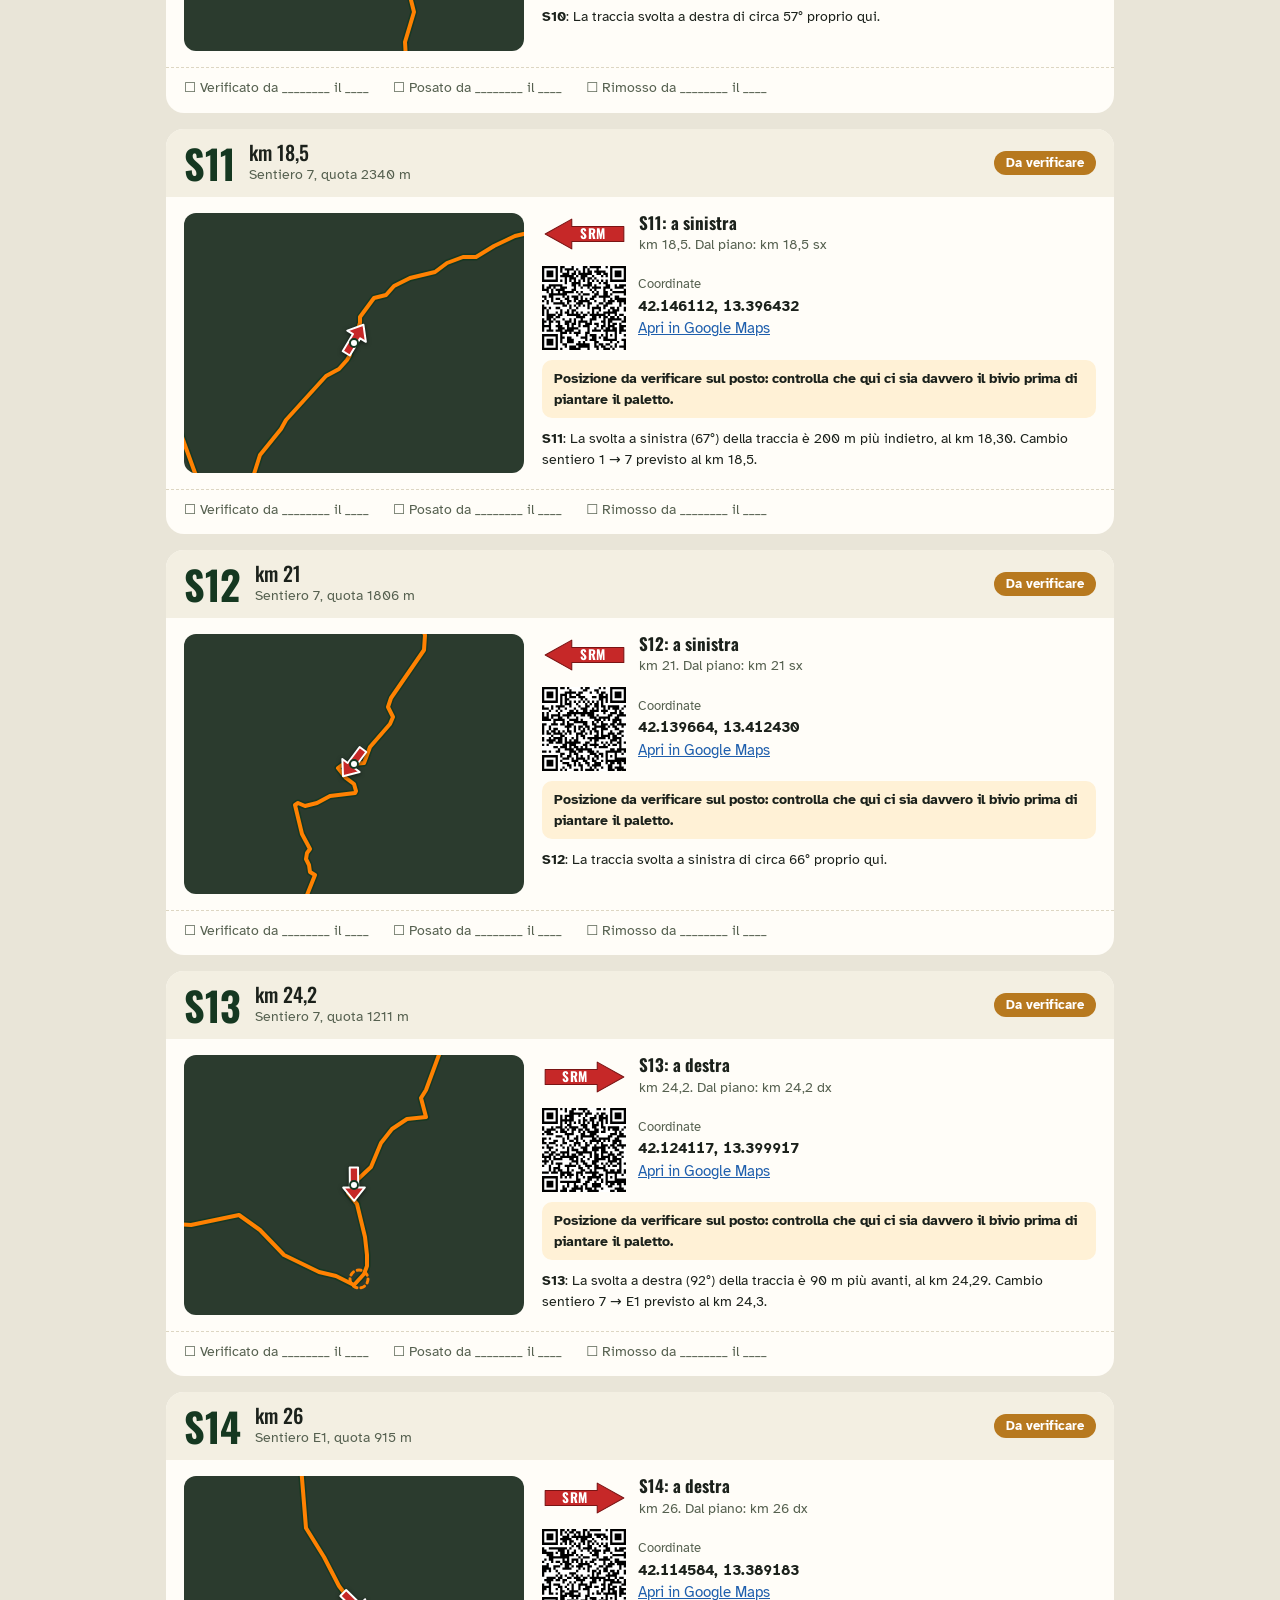
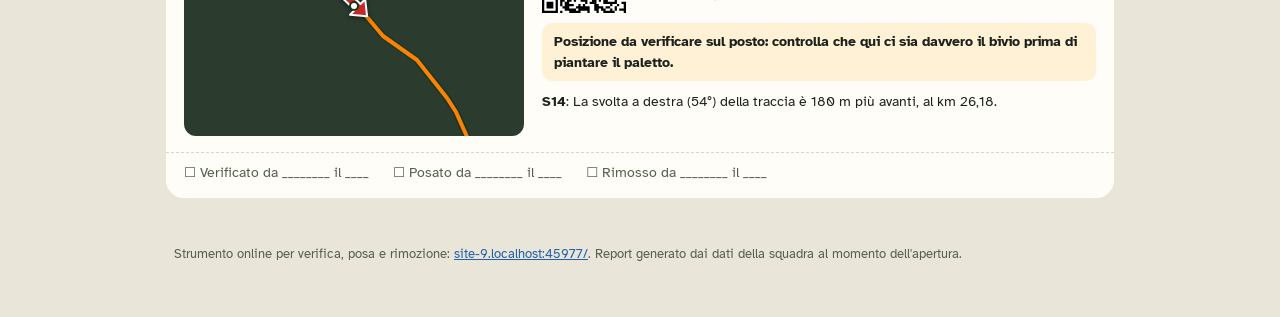
==== commit b2a67a19: "Presidi lungo il percorso (omino verde), codici squadra corti, protezione dai codici sbagliati - pre" ====
--- a/report.html
+++ b/report.html
@@ -5,6 +5,7 @@
 <meta name="viewport" content="width=device-width, initial-scale=1">
 <title>Segnaletica SRM 2026: piano di posa</title>
 <meta name="theme-color" content="#153821">
+<meta name="robots" content="noindex, nofollow">
 <link rel="icon" type="image/png" href="img/favicon.png">
 <link rel="preconnect" href="https://fonts.googleapis.com">
 <link rel="preconnect" href="https://fonts.gstatic.com" crossorigin>
@@ -54,6 +55,14 @@
     </table>
   </section>
 
+  <section class="presidi-rep" id="presidiRep" hidden>
+    <h2>Presidi lungo il percorso</h2>
+    <table class="tabella" id="tabellaPresidi">
+      <thead><tr><th>km</th><th>Presidio</th><th>Persone e telefoni</th><th>Note</th></tr></thead>
+      <tbody></tbody>
+    </table>
+  </section>
+
   <section id="schede"></section>
 </main>
 
--- a/css/report.css
+++ b/css/report.css
@@ -68,7 +68,7 @@
   .sc-corpo { grid-template-columns: 1fr; }
   .mappa-grande { height: 380px; }
   .tabella { font-size: 12.5px; }
-  .tabella th:nth-child(4), .tabella td:nth-child(4), .tabella th:nth-child(5), .tabella td:nth-child(5) { display: none; }
+  #tabella th:nth-child(4), #tabella td:nth-child(4), #tabella th:nth-child(5), #tabella td:nth-child(5) { display: none; }
 }
 @media print {
   @page { size: A4; margin: 12mm; }
